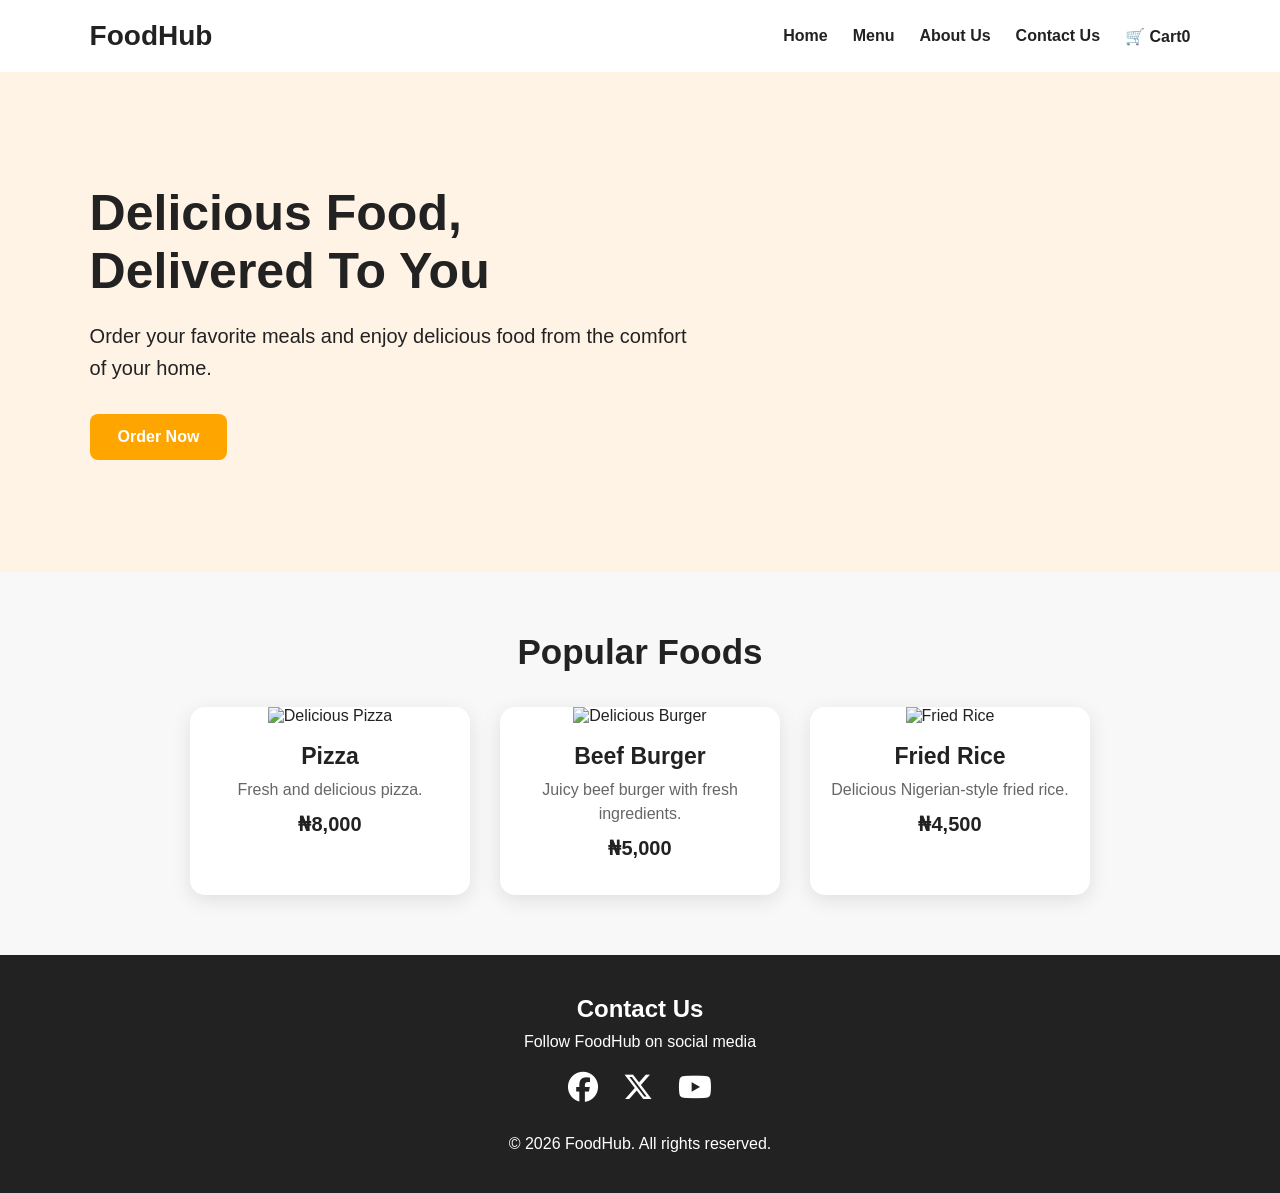
==== index.html @ ae4e2dd9 "Update food website" ====
<!DOCTYPE html>
<html lang="en">

<head>
    <meta charset="UTF-8">
    <meta name="viewport" content="width=device-width, initial-scale=1.0">

    <title>FoodHub | Delicious Food Delivered</title>

    <link rel="stylesheet" href="css/style.css">

    <!-- Font Awesome Icons -->
    <link rel="stylesheet" href="https://cdnjs.cloudflare.com/ajax/libs/font-awesome/6.7.2/css/all.min.css">
</head>

<body>

    <!-- Website Header -->
    <header>

       <nav>
    <h1>FoodHub</h1>

    <button class="menu-toggle" id="menu-toggle" aria-label="Toggle navigation">
        ☰
    </button>

    <ul id="nav-links">
        <li><a href="index.html">Home</a></li>
        <li><a href="menu.html">Menu</a></li>
        <li><a href="about.html">About Us</a></li>
        <li><a href="contact.html">Contact Us</a></li>
        <li><a href="cart.html">🛒 Cart</a></li>
    </ul>
</nav>

    </header>


    <!-- Main Content -->
    <main>

        <!-- Hero Section -->
        <section class="hero">

            <div class="hero-text">

                <h2>Delicious Food,<br>Delivered To You </h2>

                <p>
                    Order your favorite meals and enjoy
                    delicious food from the comfort of your home.
                </p>

                <a href="menu.html">Order Now</a>

            </div>

        </section>


        <!-- Popular Food Section -->
        <section class="popular">

            <h2>Popular Foods</h2>

            <div class="food-container">

                <article class="food-card">

                    <img src="images/pizza.jpg" alt="Delicious Pizza">

                    <h3>Pizza</h3>

                    <p>Fresh and delicious pizza.</p>

                    <strong>₦8,000</strong>

                </article>


                <article class="food-card">

                    <img src="images/burger.jpg" alt="Delicious Burger">

                    <h3>Beef Burger</h3>

                    <p>Juicy beef burger with fresh ingredients.</p>

                    <strong>₦5,000</strong>

                </article>


                <article class="food-card">

                    <img src="images/Fried Rice.jpg" alt="Fried Rice">

                    <h3>Fried Rice</h3>

                    <p>Delicious Nigerian-style fried rice.</p>

                    <strong>₦4,500</strong>

                </article>

            </div>

        </section>

    </main>


    <!-- Footer -->
   <footer>

    <div class="contact-footer">

        <h2>Contact Us</h2>

        <p>Follow FoodHub on social media</p>

        <div class="social-icons">

            <a href="https://facebook.com" target="_blank" aria-label="Facebook">
                <i class="fa-brands fa-facebook"></i>
            </a>

            <a href="https://twitter.com" target="_blank" aria-label="Twitter">
                <i class="fa-brands fa-x-twitter"></i>
            </a>

            <a href="https://youtube.com" target="_blank" aria-label="YouTube">
                <i class="fa-brands fa-youtube"></i>
            </a>

        </div>

    </div>

    <p>&copy; 2026 FoodHub. All rights reserved.</p>

</footer>

    <script src="js/script.js"></script>

</body>

</html>
---- css/style.css ----
/* Reset */

* {
    margin: 0;
    padding: 0;
    box-sizing: border-box;
}


/* Body */

body {
    font-family: Arial, sans-serif;
    background-color: #f8f8f8;
    color: #222;
}


/* Navigation */

nav {
    display: flex;
    justify-content: space-between;
    align-items: center;
    padding: 20px 7%;
    background-color: white;
}

nav h1 {
    font-size: 28px;
}

nav ul {
    display: flex;
    gap: 25px;
    list-style: none;
}

nav ul li a {
    text-decoration: none;
    color: #222;
    font-weight: bold;
}

nav ul li a:hover {
    color: orange;
}/* Footer */

footer {
    text-align: center;
    padding: 40px 20px;
    background-color: #222;
    color: white;
}

.contact-footer h2 {
    margin-bottom: 10px;
}

.contact-footer p {
    margin-bottom: 20px;
}

.social-icons {
    display: flex;
    justify-content: center;
    gap: 25px;
    margin-bottom: 30px;
}

.social-icons a {
    color: white;
    font-size: 30px;
    text-decoration: none;
    transition: 0.3s;
}

.social-icons a:hover {
    transform: translateY(-5px);
}

/* Hero Section */

.hero {
    min-height: 500px;
    display: flex;
    align-items: center;
    padding: 60px 7%;
    background-color: #fff3e6;
}

.hero-text {
    max-width: 600px;
}

.hero-text h2 {
    font-size: 50px;
    margin-bottom: 20px;
}

.hero-text p {
    font-size: 20px;
    line-height: 1.6;
    margin-bottom: 30px;
}

.hero-text a {
    display: inline-block;
    padding: 14px 28px;
    background-color: orange;
    color: white;
    text-decoration: none;
    border-radius: 8px;
    font-weight: bold;
}

.hero-text a:hover {
    background-color: darkorange;
}


/* Popular Foods */

.popular {
    padding: 60px 7%;
    text-align: center;
}

.popular > h2 {
    font-size: 35px;
    margin-bottom: 35px;
}

.food-container {
    display: flex;
    justify-content: center;
    gap: 30px;
    flex-wrap: wrap;
}


/* Food Cards */

.food-card {
    width: 300px;
    background-color: white;
    border-radius: 12px;
    overflow: hidden;
    box-shadow: 0 5px 15px rgba(0, 0, 0, 0.1);
    padding-bottom: 20px;
}

.food-card img {
    width: 100%;
    height: 200px;
    object-fit: cover;
}

.food-card h3 {
    font-size: 22px;
    margin: 15px 0 8px;
}

.food-card p {
    margin-bottom: 10px;
}

.food-card strong {
    font-size: 20px;
}

/* ============================= */
/* GENERAL BODY */
/* ============================= */

body {
    margin: 0;
    font-family: Arial, sans-serif;
    background-color: #f8f8f8;
    color: #222;
}


/* ============================= */
/* MENU PAGE */
/* ============================= */

.menu-heading {
    text-align: center;
    padding: 50px 20px 20px;
}

.menu-heading h2 {
    font-size: 40px;
    margin-bottom: 10px;
}

.menu-heading p {
    font-size: 18px;
    color: #666;
}

.menu {
    padding: 30px 7% 70px;
}

.food-container {
    display: flex;
    justify-content: center;
    gap: 30px;
    flex-wrap: wrap;
}

.food-card {
    width: 280px;
    background-color: white;
    border-radius: 15px;
    overflow: hidden;
    box-shadow: 0 5px 20px rgba(0, 0, 0, 0.1);
    padding-bottom: 20px;
    transition: transform 0.3s;
}

.food-card:hover {
    transform: translateY(-8px);
}

.food-card img {
    width: 100%;
    height: 200px;
    object-fit: cover;
}

.food-card h3,
.food-card p,
.food-card strong {
    margin-left: 20px;
    margin-right: 20px;
}

.food-card h3 {
    font-size: 23px;
    margin-top: 18px;
}

.food-card p {
    color: #666;
    line-height: 1.5;
}

.food-card strong {
    display: block;
    font-size: 20px;
    margin-bottom: 15px;
}

.food-card button {
    margin-left: 20px;
    padding: 10px 18px;
    border: none;
    border-radius: 7px;
    background-color: orange;
    color: white;
    font-weight: bold;
    cursor: pointer;
}

.food-card button:hover {
    background-color: darkorange;
}


/* ============================= */
/* ABOUT PAGE */
/* ============================= */

.about {
    max-width: 900px;
    margin: 60px auto;
    padding: 50px;
    background-color: white;
    border-radius: 15px;
    box-shadow: 0 5px 20px rgba(0, 0, 0, 0.08);
}

.about h2 {
    text-align: center;
    font-size: 40px;
    margin-bottom: 25px;
}

.about h3 {
    font-size: 25px;
    margin-top: 35px;
}

.about p {
    font-size: 18px;
    line-height: 1.7;
    color: #555;
}

.about ul {
    padding-left: 25px;
}

.about li {
    margin: 15px 0;
    font-size: 18px;
}


/* ============================= */
/* CONTACT PAGE */
/* ============================= */

.contact {
    max-width: 1100px;
    margin: 50px auto;
    padding: 20px;
}

.contact > h2 {
    text-align: center;
    font-size: 40px;
    margin-bottom: 10px;
}

.contact > p {
    text-align: center;
    font-size: 18px;
    color: #666;
    margin-bottom: 40px;
}

.contact-info {
    display: flex;
    justify-content: center;
    gap: 30px;
    flex-wrap: wrap;
    margin-bottom: 40px;
}

.contact-info p {
    background-color: white;
    padding: 20px;
    border-radius: 10px;
    box-shadow: 0 3px 12px rgba(0, 0, 0, 0.08);
}


/* Contact Form */

.contact form {
    max-width: 650px;
    margin: 0 auto 50px;
    background-color: white;
    padding: 35px;
    border-radius: 15px;
    box-shadow: 0 5px 20px rgba(0, 0, 0, 0.08);
}

.contact form label {
    display: block;
    margin-top: 15px;
    margin-bottom: 7px;
    font-weight: bold;
}

.contact form input,
.contact form textarea {
    width: 100%;
    padding: 12px;
    border: 1px solid #ccc;
    border-radius: 7px;
    font-size: 16px;
    box-sizing: border-box;
}

.contact form textarea {
    resize: vertical;
}

.contact form button {
    margin-top: 20px;
    padding: 13px 25px;
    border: none;
    border-radius: 7px;
    background-color: orange;
    color: white;
    font-size: 16px;
    font-weight: bold;
    cursor: pointer;
}

.contact form button:hover {
    background-color: darkorange;
}


/* ============================= */
/* MAP */
/* ============================= */

.map {
    margin-top: 40px;
}

.map h3 {
    text-align: center;
    font-size: 28px;
    margin-bottom: 20px;
}

.map iframe {
    width: 100%;
    border-radius: 15px;
}


/* ============================= */
/* MOBILE RESPONSIVE DESIGN */
/* ============================= */

@media (max-width: 700px) {

    .about {
        margin: 30px 15px;
        padding: 25px;
    }

    .about h2,
    .contact > h2 {
        font-size: 30px;
    }

    .contact {
        margin: 30px 10px;
    }

    .contact form {
        padding: 25px;
    }

    .food-card {
        width: 100%;
        max-width: 350px;
    }

}

/* =========================
   CART PAGE
========================= */

.cart {
    max-width: 1000px;
    margin: 50px auto;
    padding: 30px;
    min-height: 400px;
}

.cart h2 {
    text-align: center;
    font-size: 36px;
    margin-bottom: 30px;
}

#cart-items {
    display: flex;
    flex-direction: column;
    gap: 15px;
}

.cart-item {
    background: white;
    padding: 20px;
    border-radius: 12px;
    box-shadow: 0 4px 12px rgba(0, 0, 0, 0.1);

    display: flex;
    justify-content: space-between;
    align-items: center;
}

.cart-item h3 {
    margin: 0;
}

.cart-item p {
    margin: 5px 0;
}

#cart-total {
    text-align: right;
    font-size: 24px;
    margin-top: 30px;
}

#clear-cart {
    display: block;
    margin: 20px auto;
    padding: 12px 25px;
    border: none;
    border-radius: 8px;
    cursor: pointer;
    font-size: 16px;
}
.map-container {
    width: 100%;
    max-width: 1000px;
    margin: 40px auto;
}

.map-container iframe {
    width: 100%;
    height: 400px;
    border: 0;
    display: block;
}

/* =========================
   CHECKOUT PAGE
========================= */

.checkout {
    max-width: 700px;
    margin: 50px auto;
    padding: 40px;
    background: white;
    border-radius: 15px;
    box-shadow: 0 5px 20px rgba(0, 0, 0, 0.08);
}

.checkout h2 {
    text-align: center;
    font-size: 36px;
    margin-bottom: 10px;
}

.checkout > p {
    text-align: center;
    color: #666;
    margin-bottom: 35px;
}

.checkout form {
    display: flex;
    flex-direction: column;
}

.checkout label {
    font-weight: bold;
    margin-top: 18px;
    margin-bottom: 7px;
}

.checkout input,
.checkout textarea {
    width: 100%;
    box-sizing: border-box;
    padding: 13px;
    border: 1px solid #ccc;
    border-radius: 8px;
    font-size: 16px;
    font-family: Arial, sans-serif;
}

.checkout input:focus,
.checkout textarea:focus {
    outline: none;
    border-color: orange;
}

.checkout textarea {
    resize: vertical;
}

.checkout button {
    margin-top: 25px;
    padding: 14px;
    border: none;
    border-radius: 8px;
    background-color: orange;
    color: white;
    font-size: 17px;
    font-weight: bold;
    cursor: pointer;
}

.checkout button:hover {
    background-color: darkorange;
}

/* =========================
   CART QUANTITY CONTROLS
========================= */

.quantity-controls {
    display: flex;
    align-items: center;
    gap: 12px;
}

.quantity-controls button {
    width: 35px;
    height: 35px;
    border: none;
    border-radius: 6px;
    background-color: orange;
    color: white;
    font-size: 20px;
    font-weight: bold;
    cursor: pointer;
}

.quantity-controls button:hover {
    background-color: darkorange;
}

.quantity-controls span {
    min-width: 25px;
    text-align: center;
    font-size: 18px;
    font-weight: bold;
}

.remove-item {
    padding: 8px 14px;
    border: none;
    border-radius: 6px;
    cursor: pointer;
    background-color: #333;
    color: white;
}

.remove-item:hover {
    background-color: #555;
}

/* Checkout Button */
#checkoutBtn {
    display: block;
    margin: 25px 0 40px auto;
    padding: 15px 35px;
    background: #ff9800;
    color: white;
    border: none;
    border-radius: 10px;
    font-size: 18px;
    font-weight: bold;
    cursor: pointer;
    transition: 0.3s ease;
}

#checkoutBtn:hover {
    background: #e68900;
    transform: translateY(-2px);
    box-shadow: 0 5px 15px rgba(0, 0, 0, 0.15);
}

#checkoutBtn:active {
    transform: translateY(0);
}

/* Checkout Button */
#checkoutBtn {
    display: block;
    width: fit-content;
    margin: 25px 0 50px auto;
    padding: 14px 30px;
    background: #ff9800;
    color: white;
    text-decoration: none;
    border-radius: 10px;
    font-size: 18px;
    font-weight: bold;
    transition: 0.3s ease;
}

#checkoutBtn:hover {
    background: #e68900;
    transform: translateY(-2px);
    box-shadow: 0 5px 15px rgba(0, 0, 0, 0.15);
}
/* Checkout Page Polish */
textarea,
input {
    box-sizing: border-box;
    width: 100%;
    border: 1px solid #ddd;
    border-radius: 12px;
    padding: 16px;
    font-size: 16px;
    font-family: inherit;
    outline: none;
    transition: 0.2s ease;
}

textarea:focus,
input:focus {
    border-color: #ff9800;
    box-shadow: 0 0 0 3px rgba(255, 152, 0, 0.12);
}

textarea {
    resize: vertical;
}

button[type="submit"] {
    width: 100%;
    margin-top: 20px;
    padding: 16px;
    background: #ff9800;
    color: white;
    border: none;
    border-radius: 12px;
    font-size: 18px;
    font-weight: bold;
    cursor: pointer;
    transition: 0.3s ease;
}

button[type="submit"]:hover {
    background: #e68900;
    transform: translateY(-2px);
    box-shadow: 0 5px 15px rgba(0, 0, 0, 0.15);
}

/* ============================= */
/* Mobile Responsive Navigation */
/* ============================= */

@media (max-width: 600px) {

    nav {
        padding: 12px 16px;
        flex-direction: column;
        gap: 10px;
    }

    nav h1 {
        font-size: 24px;
        margin: 0;
    }

    nav ul {
        width: 100%;
        justify-content: center;
        gap: 14px;
        flex-wrap: wrap;
        margin: 0;
        padding: 0;
    }

    nav ul li a {
        font-size: 14px;
        white-space: nowrap;
    }

}
/* ============================= */
/* Mobile Cart Layout */
/* ============================= */

@media (max-width: 600px) {

    .cart-item {
        display: flex;
        flex-direction: column;
        align-items: flex-start;
        gap: 15px;
        padding: 20px;
    }

    .cart-item h3 {
        margin: 0;
    }

    .cart-item .quantity-controls {
        width: 100%;
        display: flex;
        align-items: center;
        justify-content: flex-start;
        gap: 15px;
    }

    .cart-item button {
        margin: 0;
    }

    .cart-item .remove-btn {
        width: 100%;
    }

}

@media (max-width: 600px) {

    nav {
        padding: 12px 15px;
        flex-direction: column;
        gap: 10px;
    }

    nav h1 {
        font-size: 28px;
        margin: 0;
    }

    nav ul {
        display: flex;
        flex-wrap: wrap;
        justify-content: center;
        gap: 12px 18px;
        padding: 0;
        margin: 0;
    }

    nav ul li a {
        font-size: 16px;
    }
}

/* Payment Options */

.payment-options {
    display: flex;
    flex-direction: column;
    gap: 12px;
    margin: 10px 0 25px;
}

.payment-options label {
    display: flex;
    align-items: center;
    gap: 10px;
    padding: 15px;
    border: 2px solid #ddd;
    border-radius: 10px;
    cursor: pointer;
    font-weight: bold;
    background-color: white;
}

.payment-options label:hover {
    border-color: orange;
}

.payment-options input[type="radio"] {
    width: auto;
    margin: 0;
}

h3{
    text-align: center;
    margin-bottom: 12px;
}

/* Hamburger Menu */

.menu-toggle {
    display: none;
    background: none;
    border: none;
    font-size: 30px;
    cursor: pointer;
    color: #222;
}

@media (max-width: 600px) {

    nav {
        position: relative;
        flex-direction: row;
        justify-content: space-between;
        align-items: center;
        padding: 15px 20px;
    }

    .menu-toggle {
        display: block;
    }

    nav ul {
        display: none;
        position: absolute;
        top: 100%;
        left: 0;
        width: 100%;
        background: white;
        flex-direction: column;
        align-items: center;
        gap: 20px;
        padding: 20px 0;
        z-index: 1000;
    }

    nav ul.show {
        display: flex;
    }

}
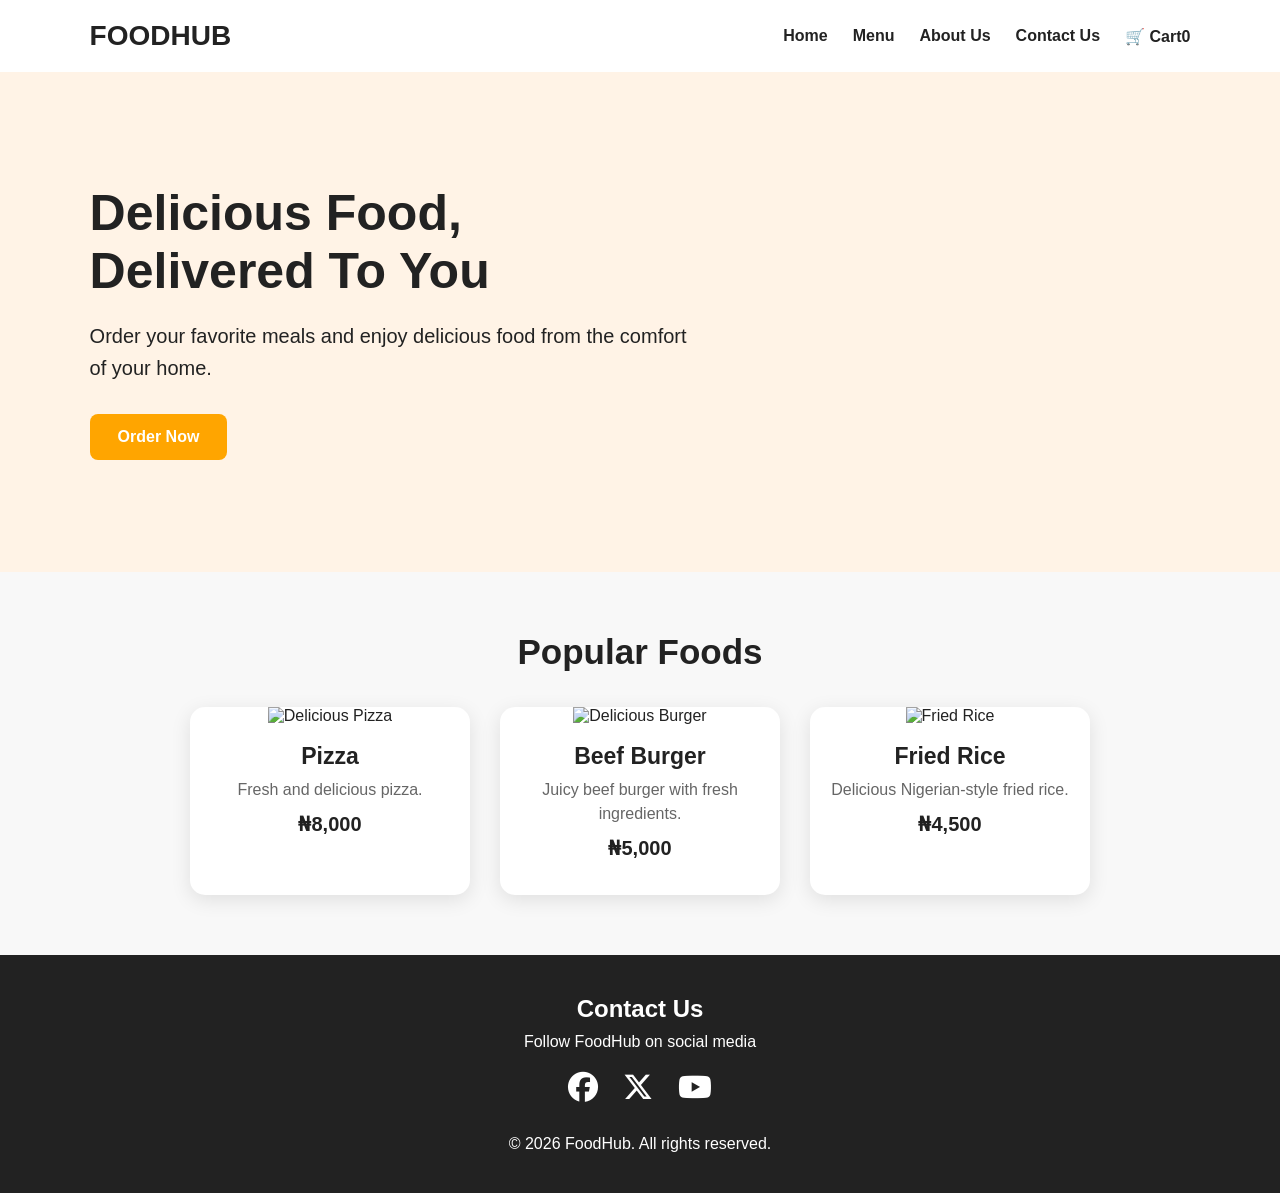
==== commit 8e7cf1ba: "Change header title from 'FoodHub' to 'FOODHUB'" ====
--- a/index.html
+++ b/index.html
@@ -19,7 +19,7 @@
     <header>
 
        <nav>
-    <h1>FoodHub</h1>
+    <h1>FOODHUB</h1>
 
     <button class="menu-toggle" id="menu-toggle" aria-label="Toggle navigation">
         ☰
@@ -146,4 +146,4 @@
 
 </body>
 
-</html>+</html>
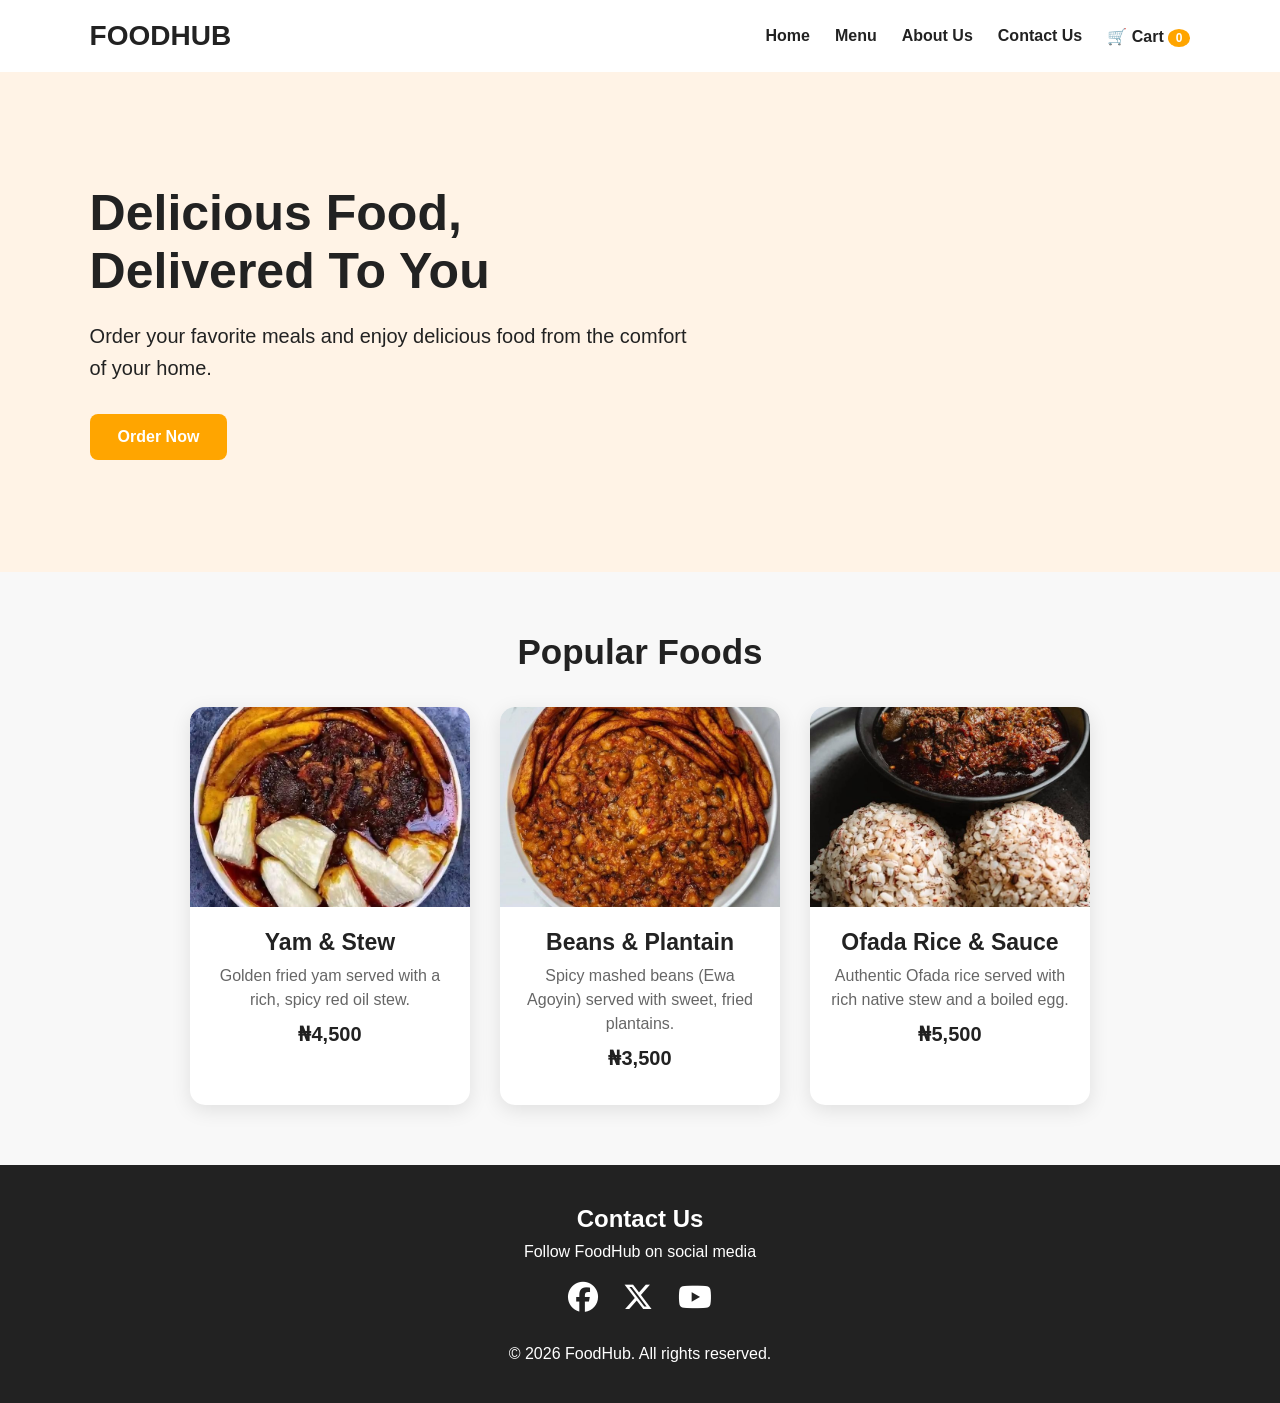
==== commit 64fbcf75: "Update website" ====
--- a/index.html
+++ b/index.html
@@ -17,23 +17,21 @@
 
     <!-- Website Header -->
     <header>
+       <nav>
+            <h1>FOODHUB</h1>
 
-       <nav>
-    <h1>FOODHUB</h1>
+            <button class="menu-toggle" id="menu-toggle" aria-label="Toggle navigation">
+                ☰
+            </button>
 
-    <button class="menu-toggle" id="menu-toggle" aria-label="Toggle navigation">
-        ☰
-    </button>
-
-    <ul id="nav-links">
-        <li><a href="index.html">Home</a></li>
-        <li><a href="menu.html">Menu</a></li>
-        <li><a href="about.html">About Us</a></li>
-        <li><a href="contact.html">Contact Us</a></li>
-        <li><a href="cart.html">🛒 Cart</a></li>
-    </ul>
-</nav>
-
+            <ul id="nav-links">
+                <li><a href="index.html">Home</a></li>
+                <li><a href="menu.html">Menu</a></li>
+                <li><a href="about.html">About Us</a></li>
+                <li><a href="contact.html">Contact Us</a></li>
+                <li><a href="cart.html">🛒 Cart</a></li>
+            </ul>
+        </nav>
     </header>
 
 
@@ -42,70 +40,48 @@
 
         <!-- Hero Section -->
         <section class="hero">
-
             <div class="hero-text">
-
                 <h2>Delicious Food,<br>Delivered To You </h2>
-
                 <p>
                     Order your favorite meals and enjoy
                     delicious food from the comfort of your home.
                 </p>
-
                 <a href="menu.html">Order Now</a>
-
             </div>
-
         </section>
 
 
         <!-- Popular Food Section -->
         <section class="popular">
-
             <h2>Popular Foods</h2>
 
             <div class="food-container">
 
+                <!-- Yam and Stew -->
                 <article class="food-card">
-
-                    <img src="images/pizza.jpg" alt="Delicious Pizza">
-
-                    <h3>Pizza</h3>
-
-                    <p>Fresh and delicious pizza.</p>
-
-                    <strong>₦8,000</strong>
-
+                    <img src="images/Yam and beans with plantain.jpg" alt="Yam and Oil Stew">
+                    <h3>Yam & Stew</h3>
+                    <p>Golden fried yam served with a rich, spicy red oil stew.</p>
+                    <strong>₦4,500</strong>
                 </article>
 
-
+                <!-- Beans and Plantain -->
                 <article class="food-card">
-
-                    <img src="images/burger.jpg" alt="Delicious Burger">
-
-                    <h3>Beef Burger</h3>
-
-                    <p>Juicy beef burger with fresh ingredients.</p>
-
-                    <strong>₦5,000</strong>
-
+                    <img src="images/Beans and plantain 😝.jpg" alt="Beans and Plantain">
+                    <h3>Beans & Plantain</h3>
+                    <p>Spicy mashed beans (Ewa Agoyin) served with sweet, fried plantains.</p>
+                    <strong>₦3,500</strong>
                 </article>
 
-
+                <!-- Ofada Rice -->
                 <article class="food-card">
-
-                    <img src="images/Fried Rice.jpg" alt="Fried Rice">
-
-                    <h3>Fried Rice</h3>
-
-                    <p>Delicious Nigerian-style fried rice.</p>
-
-                    <strong>₦4,500</strong>
-
+                    <img src="images/rice.jpg" alt="Ofada Rice and Sauce">
+                    <h3>Ofada Rice & Sauce</h3>
+                    <p>Authentic Ofada rice served with rich native stew and a boiled egg.</p>
+                    <strong>₦5,500</strong>
                 </article>
 
             </div>
-
         </section>
 
     </main>
@@ -113,37 +89,26 @@
 
     <!-- Footer -->
    <footer>
-
-    <div class="contact-footer">
-
-        <h2>Contact Us</h2>
-
-        <p>Follow FoodHub on social media</p>
-
-        <div class="social-icons">
-
-            <a href="https://facebook.com" target="_blank" aria-label="Facebook">
-                <i class="fa-brands fa-facebook"></i>
-            </a>
-
-            <a href="https://twitter.com" target="_blank" aria-label="Twitter">
-                <i class="fa-brands fa-x-twitter"></i>
-            </a>
-
-            <a href="https://youtube.com" target="_blank" aria-label="YouTube">
-                <i class="fa-brands fa-youtube"></i>
-            </a>
-
+        <div class="contact-footer">
+            <h2>Contact Us</h2>
+            <p>Follow FoodHub on social media</p>
+            <div class="social-icons">
+                <a href="https://facebook.com" target="_blank" aria-label="Facebook">
+                    <i class="fa-brands fa-facebook"></i>
+                </a>
+                <a href="https://twitter.com" target="_blank" aria-label="Twitter">
+                    <i class="fa-brands fa-x-twitter"></i>
+                </a>
+                <a href="https://youtube.com" target="_blank" aria-label="YouTube">
+                    <i class="fa-brands fa-youtube"></i>
+                </a>
+            </div>
         </div>
-
-    </div>
-
-    <p>&copy; 2026 FoodHub. All rights reserved.</p>
-
-</footer>
+        <p>&copy; 2026 FoodHub. All rights reserved.</p>
+    </footer>
 
     <script src="js/script.js"></script>
 
 </body>
 
-</html>
+</html>
--- a/css/style.css
+++ b/css/style.css
@@ -1,24 +1,21 @@
-
-/* Reset */
-
+/* ============================= */
+/* RESET & BASE                  */
+/* ============================= */
 * {
     margin: 0;
     padding: 0;
     box-sizing: border-box;
 }
 
-
-/* Body */
-
 body {
     font-family: Arial, sans-serif;
     background-color: #f8f8f8;
     color: #222;
 }
 
-
-/* Navigation */
-
+/* ============================= */
+/* NAVIGATION                    */
+/* ============================= */
 nav {
     display: flex;
     justify-content: space-between;
@@ -45,43 +42,29 @@
 
 nav ul li a:hover {
     color: orange;
-}/* Footer */
-
-footer {
-    text-align: center;
-    padding: 40px 20px;
-    background-color: #222;
-    color: white;
-}
-
-.contact-footer h2 {
-    margin-bottom: 10px;
-}
-
-.contact-footer p {
-    margin-bottom: 20px;
-}
-
-.social-icons {
-    display: flex;
-    justify-content: center;
-    gap: 25px;
-    margin-bottom: 30px;
-}
-
-.social-icons a {
-    color: white;
+}
+
+.cart-count {
+    background: orange;
+    color: white;
+    border-radius: 50%;
+    padding: 2px 8px;
+    font-size: 12px;
+    margin-left: 4px;
+}
+
+.menu-toggle {
+    display: none;
+    background: none;
+    border: none;
     font-size: 30px;
-    text-decoration: none;
-    transition: 0.3s;
-}
-
-.social-icons a:hover {
-    transform: translateY(-5px);
-}
-
-/* Hero Section */
-
+    cursor: pointer;
+    color: #222;
+}
+
+/* ============================= */
+/* HERO                          */
+/* ============================= */
 .hero {
     min-height: 500px;
     display: flex;
@@ -119,92 +102,9 @@
     background-color: darkorange;
 }
 
-
-/* Popular Foods */
-
-.popular {
-    padding: 60px 7%;
-    text-align: center;
-}
-
-.popular > h2 {
-    font-size: 35px;
-    margin-bottom: 35px;
-}
-
-.food-container {
-    display: flex;
-    justify-content: center;
-    gap: 30px;
-    flex-wrap: wrap;
-}
-
-
-/* Food Cards */
-
-.food-card {
-    width: 300px;
-    background-color: white;
-    border-radius: 12px;
-    overflow: hidden;
-    box-shadow: 0 5px 15px rgba(0, 0, 0, 0.1);
-    padding-bottom: 20px;
-}
-
-.food-card img {
-    width: 100%;
-    height: 200px;
-    object-fit: cover;
-}
-
-.food-card h3 {
-    font-size: 22px;
-    margin: 15px 0 8px;
-}
-
-.food-card p {
-    margin-bottom: 10px;
-}
-
-.food-card strong {
-    font-size: 20px;
-}
-
-/* ============================= */
-/* GENERAL BODY */
-/* ============================= */
-
-body {
-    margin: 0;
-    font-family: Arial, sans-serif;
-    background-color: #f8f8f8;
-    color: #222;
-}
-
-
-/* ============================= */
-/* MENU PAGE */
-/* ============================= */
-
-.menu-heading {
-    text-align: center;
-    padding: 50px 20px 20px;
-}
-
-.menu-heading h2 {
-    font-size: 40px;
-    margin-bottom: 10px;
-}
-
-.menu-heading p {
-    font-size: 18px;
-    color: #666;
-}
-
-.menu {
-    padding: 30px 7% 70px;
-}
-
+/* ============================= */
+/* FOOD CARDS (shared)           */
+/* ============================= */
 .food-container {
     display: flex;
     justify-content: center;
@@ -242,11 +142,13 @@
 .food-card h3 {
     font-size: 23px;
     margin-top: 18px;
+    margin-bottom: 8px;
 }
 
 .food-card p {
     color: #666;
     line-height: 1.5;
+    margin-bottom: 10px;
 }
 
 .food-card strong {
@@ -270,51 +172,41 @@
     background-color: darkorange;
 }
 
-
-/* ============================= */
-/* ABOUT PAGE */
-/* ============================= */
-
-.about {
-    max-width: 900px;
-    margin: 60px auto;
-    padding: 50px;
-    background-color: white;
-    border-radius: 15px;
-    box-shadow: 0 5px 20px rgba(0, 0, 0, 0.08);
-}
-
-.about h2 {
-    text-align: center;
+/* ============================= */
+/* POPULAR / MENU HEADING        */
+/* ============================= */
+.popular {
+    padding: 60px 7%;
+    text-align: center;
+}
+
+.popular > h2 {
+    font-size: 35px;
+    margin-bottom: 35px;
+}
+
+.menu-heading {
+    text-align: center;
+    padding: 50px 20px 20px;
+}
+
+.menu-heading h2 {
     font-size: 40px;
-    margin-bottom: 25px;
-}
-
-.about h3 {
-    font-size: 25px;
-    margin-top: 35px;
-}
-
-.about p {
+    margin-bottom: 10px;
+}
+
+.menu-heading p {
     font-size: 18px;
-    line-height: 1.7;
-    color: #555;
-}
-
-.about ul {
-    padding-left: 25px;
-}
-
-.about li {
-    margin: 15px 0;
-    font-size: 18px;
-}
-
-
-/* ============================= */
-/* CONTACT PAGE */
-/* ============================= */
-
+    color: #666;
+}
+
+.menu {
+    padding: 30px 7% 70px;
+}
+
+/* ============================= */
+/* CONTACT                       */
+/* ============================= */
 .contact {
     max-width: 1100px;
     margin: 50px auto;
@@ -348,9 +240,6 @@
     border-radius: 10px;
     box-shadow: 0 3px 12px rgba(0, 0, 0, 0.08);
 }
-
-
-/* Contact Form */
 
 .contact form {
     max-width: 650px;
@@ -368,20 +257,6 @@
     font-weight: bold;
 }
 
-.contact form input,
-.contact form textarea {
-    width: 100%;
-    padding: 12px;
-    border: 1px solid #ccc;
-    border-radius: 7px;
-    font-size: 16px;
-    box-sizing: border-box;
-}
-
-.contact form textarea {
-    resize: vertical;
-}
-
 .contact form button {
     margin-top: 20px;
     padding: 13px 25px;
@@ -398,11 +273,9 @@
     background-color: darkorange;
 }
 
-
-/* ============================= */
-/* MAP */
-/* ============================= */
-
+/* ============================= */
+/* MAP                           */
+/* ============================= */
 .map {
     margin-top: 40px;
 }
@@ -413,104 +286,15 @@
     margin-bottom: 20px;
 }
 
-.map iframe {
-    width: 100%;
-    border-radius: 15px;
-}
-
-
-/* ============================= */
-/* MOBILE RESPONSIVE DESIGN */
-/* ============================= */
-
-@media (max-width: 700px) {
-
-    .about {
-        margin: 30px 15px;
-        padding: 25px;
-    }
-
-    .about h2,
-    .contact > h2 {
-        font-size: 30px;
-    }
-
-    .contact {
-        margin: 30px 10px;
-    }
-
-    .contact form {
-        padding: 25px;
-    }
-
-    .food-card {
-        width: 100%;
-        max-width: 350px;
-    }
-
-}
-
-/* =========================
-   CART PAGE
-========================= */
-
-.cart {
-    max-width: 1000px;
-    margin: 50px auto;
-    padding: 30px;
-    min-height: 400px;
-}
-
-.cart h2 {
-    text-align: center;
-    font-size: 36px;
-    margin-bottom: 30px;
-}
-
-#cart-items {
-    display: flex;
-    flex-direction: column;
-    gap: 15px;
-}
-
-.cart-item {
-    background: white;
-    padding: 20px;
-    border-radius: 12px;
-    box-shadow: 0 4px 12px rgba(0, 0, 0, 0.1);
-
-    display: flex;
-    justify-content: space-between;
-    align-items: center;
-}
-
-.cart-item h3 {
-    margin: 0;
-}
-
-.cart-item p {
-    margin: 5px 0;
-}
-
-#cart-total {
-    text-align: right;
-    font-size: 24px;
-    margin-top: 30px;
-}
-
-#clear-cart {
-    display: block;
-    margin: 20px auto;
-    padding: 12px 25px;
-    border: none;
-    border-radius: 8px;
-    cursor: pointer;
-    font-size: 16px;
-}
 .map-container {
     width: 100%;
     max-width: 1000px;
     margin: 40px auto;
+}
+
+h3 {
+    text-align: center;
+    margin-bottom: 9px;
 }
 
 .map-container iframe {
@@ -518,175 +302,14 @@
     height: 400px;
     border: 0;
     display: block;
-}
-
-/* =========================
-   CHECKOUT PAGE
-========================= */
-
-.checkout {
-    max-width: 700px;
-    margin: 50px auto;
-    padding: 40px;
-    background: white;
     border-radius: 15px;
-    box-shadow: 0 5px 20px rgba(0, 0, 0, 0.08);
-}
-
-.checkout h2 {
-    text-align: center;
-    font-size: 36px;
-    margin-bottom: 10px;
-}
-
-.checkout > p {
-    text-align: center;
-    color: #666;
-    margin-bottom: 35px;
-}
-
-.checkout form {
-    display: flex;
-    flex-direction: column;
-}
-
-.checkout label {
-    font-weight: bold;
-    margin-top: 18px;
-    margin-bottom: 7px;
-}
-
-.checkout input,
-.checkout textarea {
-    width: 100%;
-    box-sizing: border-box;
-    padding: 13px;
-    border: 1px solid #ccc;
-    border-radius: 8px;
-    font-size: 16px;
-    font-family: Arial, sans-serif;
-}
-
-.checkout input:focus,
-.checkout textarea:focus {
-    outline: none;
-    border-color: orange;
-}
-
-.checkout textarea {
-    resize: vertical;
-}
-
-.checkout button {
-    margin-top: 25px;
-    padding: 14px;
-    border: none;
-    border-radius: 8px;
-    background-color: orange;
-    color: white;
-    font-size: 17px;
-    font-weight: bold;
-    cursor: pointer;
-}
-
-.checkout button:hover {
-    background-color: darkorange;
-}
-
-/* =========================
-   CART QUANTITY CONTROLS
-========================= */
-
-.quantity-controls {
-    display: flex;
-    align-items: center;
-    gap: 12px;
-}
-
-.quantity-controls button {
-    width: 35px;
-    height: 35px;
-    border: none;
-    border-radius: 6px;
-    background-color: orange;
-    color: white;
-    font-size: 20px;
-    font-weight: bold;
-    cursor: pointer;
-}
-
-.quantity-controls button:hover {
-    background-color: darkorange;
-}
-
-.quantity-controls span {
-    min-width: 25px;
-    text-align: center;
-    font-size: 18px;
-    font-weight: bold;
-}
-
-.remove-item {
-    padding: 8px 14px;
-    border: none;
-    border-radius: 6px;
-    cursor: pointer;
-    background-color: #333;
-    color: white;
-}
-
-.remove-item:hover {
-    background-color: #555;
-}
-
-/* Checkout Button */
-#checkoutBtn {
-    display: block;
-    margin: 25px 0 40px auto;
-    padding: 15px 35px;
-    background: #ff9800;
-    color: white;
-    border: none;
-    border-radius: 10px;
-    font-size: 18px;
-    font-weight: bold;
-    cursor: pointer;
-    transition: 0.3s ease;
-}
-
-#checkoutBtn:hover {
-    background: #e68900;
-    transform: translateY(-2px);
-    box-shadow: 0 5px 15px rgba(0, 0, 0, 0.15);
-}
-
-#checkoutBtn:active {
-    transform: translateY(0);
-}
-
-/* Checkout Button */
-#checkoutBtn {
-    display: block;
-    width: fit-content;
-    margin: 25px 0 50px auto;
-    padding: 14px 30px;
-    background: #ff9800;
-    color: white;
-    text-decoration: none;
-    border-radius: 10px;
-    font-size: 18px;
-    font-weight: bold;
-    transition: 0.3s ease;
-}
-
-#checkoutBtn:hover {
-    background: #e68900;
-    transform: translateY(-2px);
-    box-shadow: 0 5px 15px rgba(0, 0, 0, 0.15);
-}
-/* Checkout Page Polish */
-textarea,
-input {
+}
+
+/* ============================= */
+/* FORMS (shared)                */
+/* ============================= */
+input:not([type="radio"]),
+textarea {
     box-sizing: border-box;
     width: 100%;
     border: 1px solid #ddd;
@@ -698,8 +321,8 @@
     transition: 0.2s ease;
 }
 
-textarea:focus,
-input:focus {
+input:not([type="radio"]):focus,
+textarea:focus {
     border-color: #ff9800;
     box-shadow: 0 0 0 3px rgba(255, 152, 0, 0.12);
 }
@@ -708,7 +331,160 @@
     resize: vertical;
 }
 
-button[type="submit"] {
+/* ============================= */
+/* CART PAGE                     */
+/* ============================= */
+.cart {
+    max-width: 1000px;
+    margin: 50px auto;
+    padding: 30px;
+    min-height: 400px;
+}
+
+.cart h2 {
+    text-align: center;
+    font-size: 36px;
+    margin-bottom: 30px;
+}
+
+#cart-items {
+    display: flex;
+    flex-direction: column;
+    gap: 15px;
+}
+
+.cart-item {
+    background: white;
+    padding: 20px;
+    border-radius: 12px;
+    box-shadow: 0 4px 12px rgba(0, 0, 0, 0.1);
+    display: flex;
+    justify-content: space-between;
+    align-items: center;
+}
+
+.cart-item h3 {
+    margin: 0;
+}
+
+.cart-item p {
+    margin: 5px 0;
+}
+
+#cart-total {
+    text-align: right;
+    font-size: 24px;
+    margin-top: 30px;
+}
+
+#clear-cart {
+    display: block;
+    margin: 20px auto;
+    padding: 12px 25px;
+    border: none;
+    border-radius: 8px;
+    cursor: pointer;
+    font-size: 16px;
+}
+
+#checkoutBtn {
+    display: block;
+    width: fit-content;
+    margin: 25px 0 50px auto;
+    padding: 14px 30px;
+    background: #ff9800;
+    color: white;
+    text-decoration: none;
+    border-radius: 10px;
+    font-size: 18px;
+    font-weight: bold;
+    transition: 0.3s ease;
+}
+
+#checkoutBtn:hover {
+    background: #e68900;
+    transform: translateY(-2px);
+    box-shadow: 0 5px 15px rgba(0, 0, 0, 0.15);
+}
+
+.quantity-controls {
+    display: flex;
+    align-items: center;
+    gap: 12px;
+}
+
+.quantity-controls button {
+    width: 35px;
+    height: 35px;
+    border: none;
+    border-radius: 6px;
+    background-color: orange;
+    color: white;
+    font-size: 20px;
+    font-weight: bold;
+    cursor: pointer;
+}
+
+.quantity-controls button:hover {
+    background-color: darkorange;
+}
+
+.quantity-controls span {
+    min-width: 25px;
+    text-align: center;
+    font-size: 18px;
+    font-weight: bold;
+}
+
+.remove-item {
+    padding: 8px 14px;
+    border: none;
+    border-radius: 6px;
+    cursor: pointer;
+    background-color: #333;
+    color: white;
+}
+
+.remove-item:hover {
+    background-color: #555;
+}
+
+/* ============================= */
+/* CHECKOUT PAGE                 */
+/* ============================= */
+.checkout {
+    max-width: 700px;
+    margin: 50px auto;
+    padding: 40px;
+    background: white;
+    border-radius: 15px;
+    box-shadow: 0 5px 20px rgba(0, 0, 0, 0.08);
+}
+
+.checkout h2 {
+    text-align: center;
+    font-size: 36px;
+    margin-bottom: 10px;
+}
+
+.checkout > p {
+    text-align: center;
+    color: #666;
+    margin-bottom: 35px;
+}
+
+.checkout form {
+    display: flex;
+    flex-direction: column;
+}
+
+.checkout label {
+    font-weight: bold;
+    margin-top: 18px;
+    margin-bottom: 7px;
+}
+
+.checkout button[type="submit"] {
     width: 100%;
     margin-top: 20px;
     padding: 16px;
@@ -722,108 +498,11 @@
     transition: 0.3s ease;
 }
 
-button[type="submit"]:hover {
+.checkout button[type="submit"]:hover {
     background: #e68900;
     transform: translateY(-2px);
     box-shadow: 0 5px 15px rgba(0, 0, 0, 0.15);
 }
-
-/* ============================= */
-/* Mobile Responsive Navigation */
-/* ============================= */
-
-@media (max-width: 600px) {
-
-    nav {
-        padding: 12px 16px;
-        flex-direction: column;
-        gap: 10px;
-    }
-
-    nav h1 {
-        font-size: 24px;
-        margin: 0;
-    }
-
-    nav ul {
-        width: 100%;
-        justify-content: center;
-        gap: 14px;
-        flex-wrap: wrap;
-        margin: 0;
-        padding: 0;
-    }
-
-    nav ul li a {
-        font-size: 14px;
-        white-space: nowrap;
-    }
-
-}
-/* ============================= */
-/* Mobile Cart Layout */
-/* ============================= */
-
-@media (max-width: 600px) {
-
-    .cart-item {
-        display: flex;
-        flex-direction: column;
-        align-items: flex-start;
-        gap: 15px;
-        padding: 20px;
-    }
-
-    .cart-item h3 {
-        margin: 0;
-    }
-
-    .cart-item .quantity-controls {
-        width: 100%;
-        display: flex;
-        align-items: center;
-        justify-content: flex-start;
-        gap: 15px;
-    }
-
-    .cart-item button {
-        margin: 0;
-    }
-
-    .cart-item .remove-btn {
-        width: 100%;
-    }
-
-}
-
-@media (max-width: 600px) {
-
-    nav {
-        padding: 12px 15px;
-        flex-direction: column;
-        gap: 10px;
-    }
-
-    nav h1 {
-        font-size: 28px;
-        margin: 0;
-    }
-
-    nav ul {
-        display: flex;
-        flex-wrap: wrap;
-        justify-content: center;
-        gap: 12px 18px;
-        padding: 0;
-        margin: 0;
-    }
-
-    nav ul li a {
-        font-size: 16px;
-    }
-}
-
-/* Payment Options */
 
 .payment-options {
     display: flex;
@@ -853,24 +532,193 @@
     margin: 0;
 }
 
-h3{
-    text-align: center;
-    margin-bottom: 12px;
-}
-
-/* Hamburger Menu */
-
-.menu-toggle {
-    display: none;
-    background: none;
-    border: none;
+/* ============================= */
+/* FOOTER                        */
+/* ============================= */
+footer {
+    text-align: center;
+    padding: 40px 20px;
+    background-color: #222;
+    color: white;
+}
+
+.contact-footer h2 {
+    margin-bottom: 10px;
+}
+
+.contact-footer p {
+    margin-bottom: 20px;
+}
+
+.social-icons {
+    display: flex;
+    justify-content: center;
+    gap: 25px;
+    margin-bottom: 30px;
+}
+
+.social-icons a {
+    color: white;
     font-size: 30px;
-    cursor: pointer;
+    text-decoration: none;
+    transition: 0.3s;
+}
+
+.social-icons a:hover {
+    transform: translateY(-5px);
+}
+
+/* ============================= */
+/* MODERN ABOUT PAGE (NEW)       */
+/* ============================= */
+.modern-about-page {
+    background-color: #f9f9f9;
+    padding-bottom: 60px;
+}
+
+.about-hero {
+    text-align: center;
+    padding: 80px 20px 60px;
+    background: linear-gradient(135deg, #fff3e6 0%, #ffffff 100%);
+}
+
+.about-hero h2 {
+    font-size: 48px;
     color: #222;
+    margin-bottom: 15px;
+    font-weight: 800;
+}
+
+.about-hero p {
+    font-size: 20px;
+    color: #555;
+    max-width: 700px;
+    margin: 0 auto;
+    line-height: 1.6;
+}
+
+.about-content-wrapper {
+    max-width: 900px;
+    margin: -40px auto 0;
+    padding: 0 20px;
+    display: flex;
+    flex-direction: column;
+    gap: 30px;
+}
+
+.about-card {
+    background: white;
+    padding: 40px;
+    border-radius: 20px;
+    box-shadow: 0 10px 30px rgba(0, 0, 0, 0.05);
+    position: relative;
+    transition: transform 0.3s ease, box-shadow 0.3s ease;
+}
+
+.about-card:hover {
+    transform: translateY(-5px);
+    box-shadow: 0 15px 40px rgba(0, 0, 0, 0.08);
+}
+
+.card-icon {
+    width: 60px;
+    height: 60px;
+    background: #fff3e6;
+    color: orange;
+    border-radius: 50%;
+    display: flex;
+    justify-content: center;
+    align-items: center;
+    font-size: 24px;
+    margin-bottom: 20px;
+}
+
+.about-card h3 {
+    font-size: 28px;
+    margin-bottom: 15px;
+    color: #222;
+    text-align: left;
+}
+
+.about-card p {
+    font-size: 17px;
+    color: #666;
+    line-height: 1.7;
+}
+
+.modern-feature-list {
+    list-style: none;
+    padding: 0;
+    margin-top: 25px;
+    display: grid;
+    grid-template-columns: 1fr 1fr;
+    gap: 20px;
+}
+
+.modern-feature-list li {
+    display: flex;
+    align-items: flex-start;
+    gap: 15px;
+    background: #fafafa;
+    padding: 15px;
+    border-radius: 12px;
+}
+
+.modern-feature-list i {
+    color: orange;
+    font-size: 20px;
+    margin-top: 3px;
+}
+
+.modern-feature-list strong {
+    display: block;
+    font-size: 17px;
+    color: #222;
+    margin-bottom: 4px;
+}
+
+.modern-feature-list p {
+    font-size: 14px;
+    color: #666;
+    margin: 0;
+}
+
+/* ============================= */
+/* MOBILE                        */
+/* ============================= */
+@media (max-width: 700px) {
+    .about h2,
+    .contact > h2 {
+        font-size: 30px;
+    }
+
+    .contact {
+        margin: 30px 10px;
+    }
+
+    .contact form {
+        padding: 25px;
+    }
+
+    .food-card {
+        width: 100%;
+        max-width: 350px;
+    }
+    
+    .about-hero h2 {
+        font-size: 36px;
+    }
+    
+    .about-card {
+        padding: 25px;
+    }
+
+    .modern-feature-list {
+        grid-template-columns: 1fr;
+    }
 }
 
 @media (max-width: 600px) {
-
     nav {
         position: relative;
         flex-direction: row;
@@ -895,10 +743,28 @@
         gap: 20px;
         padding: 20px 0;
         z-index: 1000;
+        box-shadow: 0 5px 15px rgba(0,0,0,0.1);
     }
 
     nav ul.show {
         display: flex;
     }
 
+    nav ul li a {
+        font-size: 16px;
+    }
+
+    .cart-item {
+        flex-direction: column;
+        align-items: flex-start;
+        gap: 15px;
+    }
+
+    .cart-item .quantity-controls {
+        width: 100%;
+    }
+
+    .remove-item {
+        width: 100%;
+    }
 }
